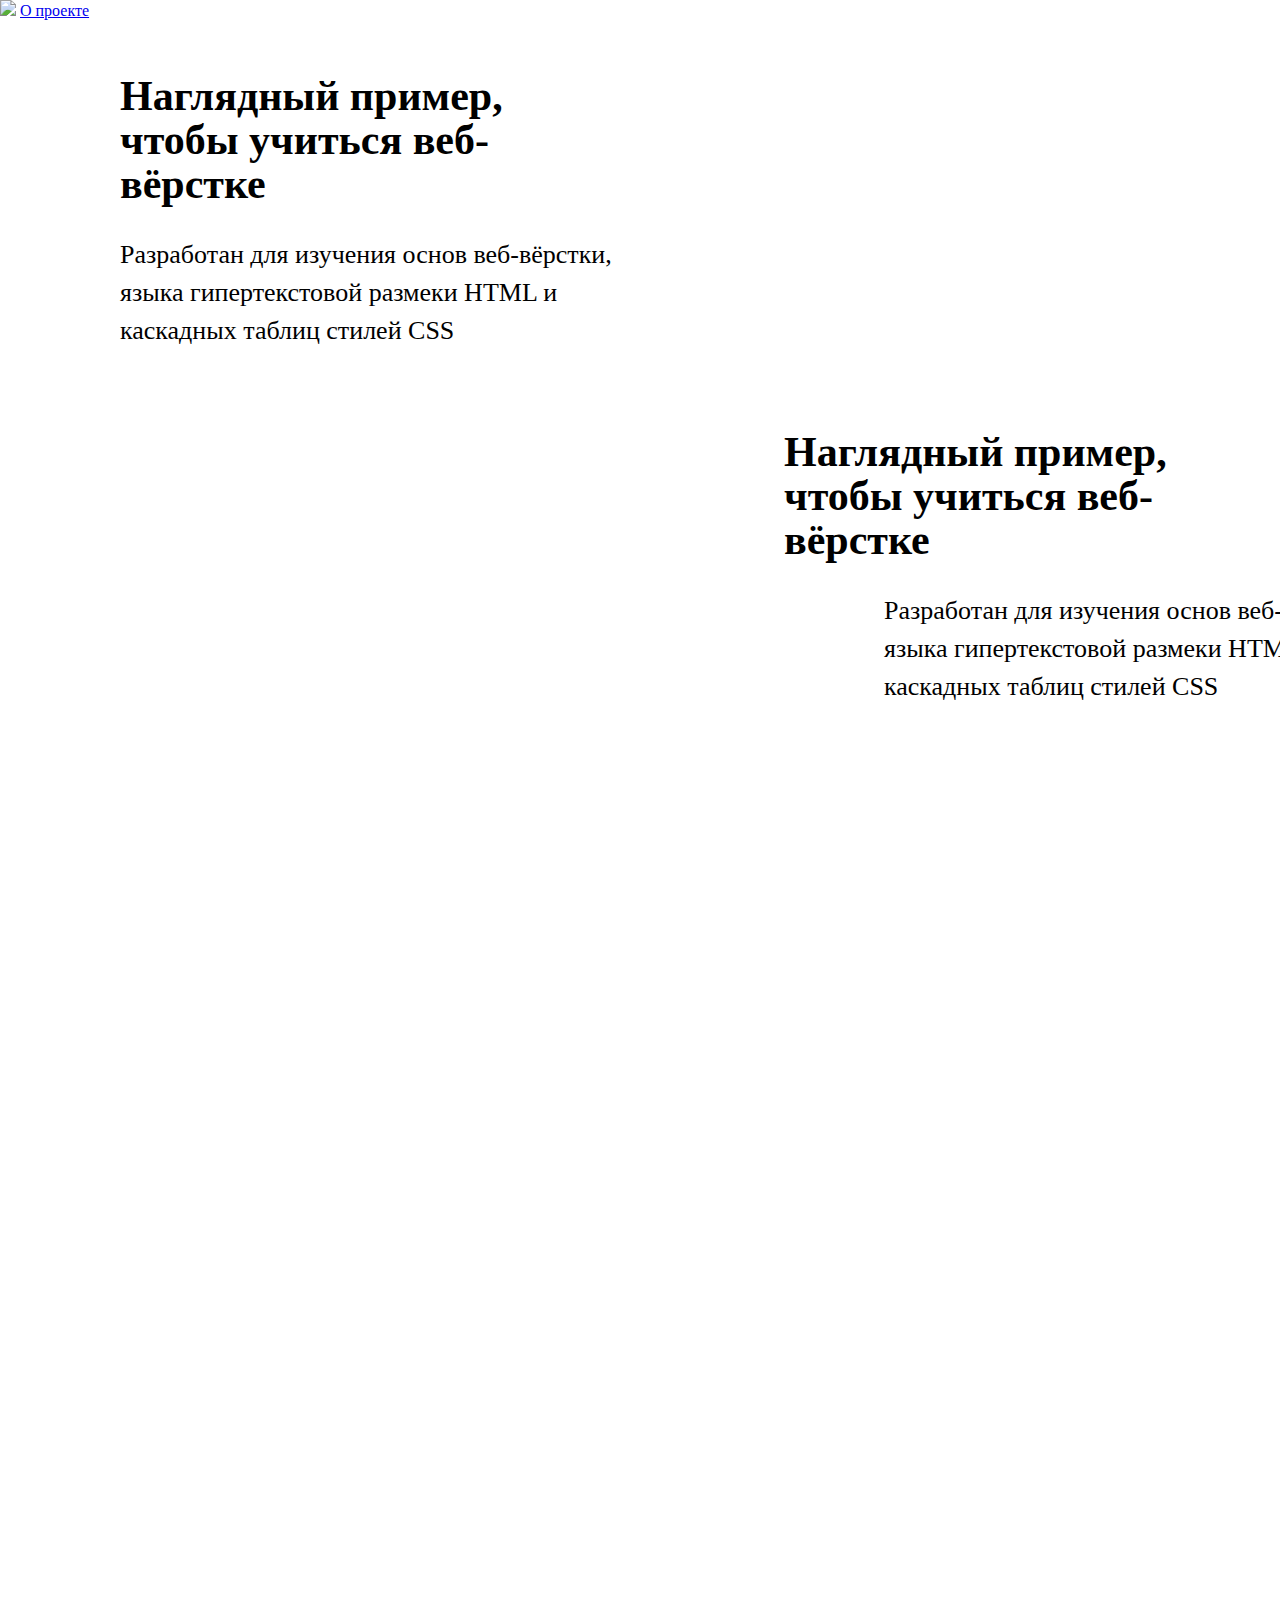
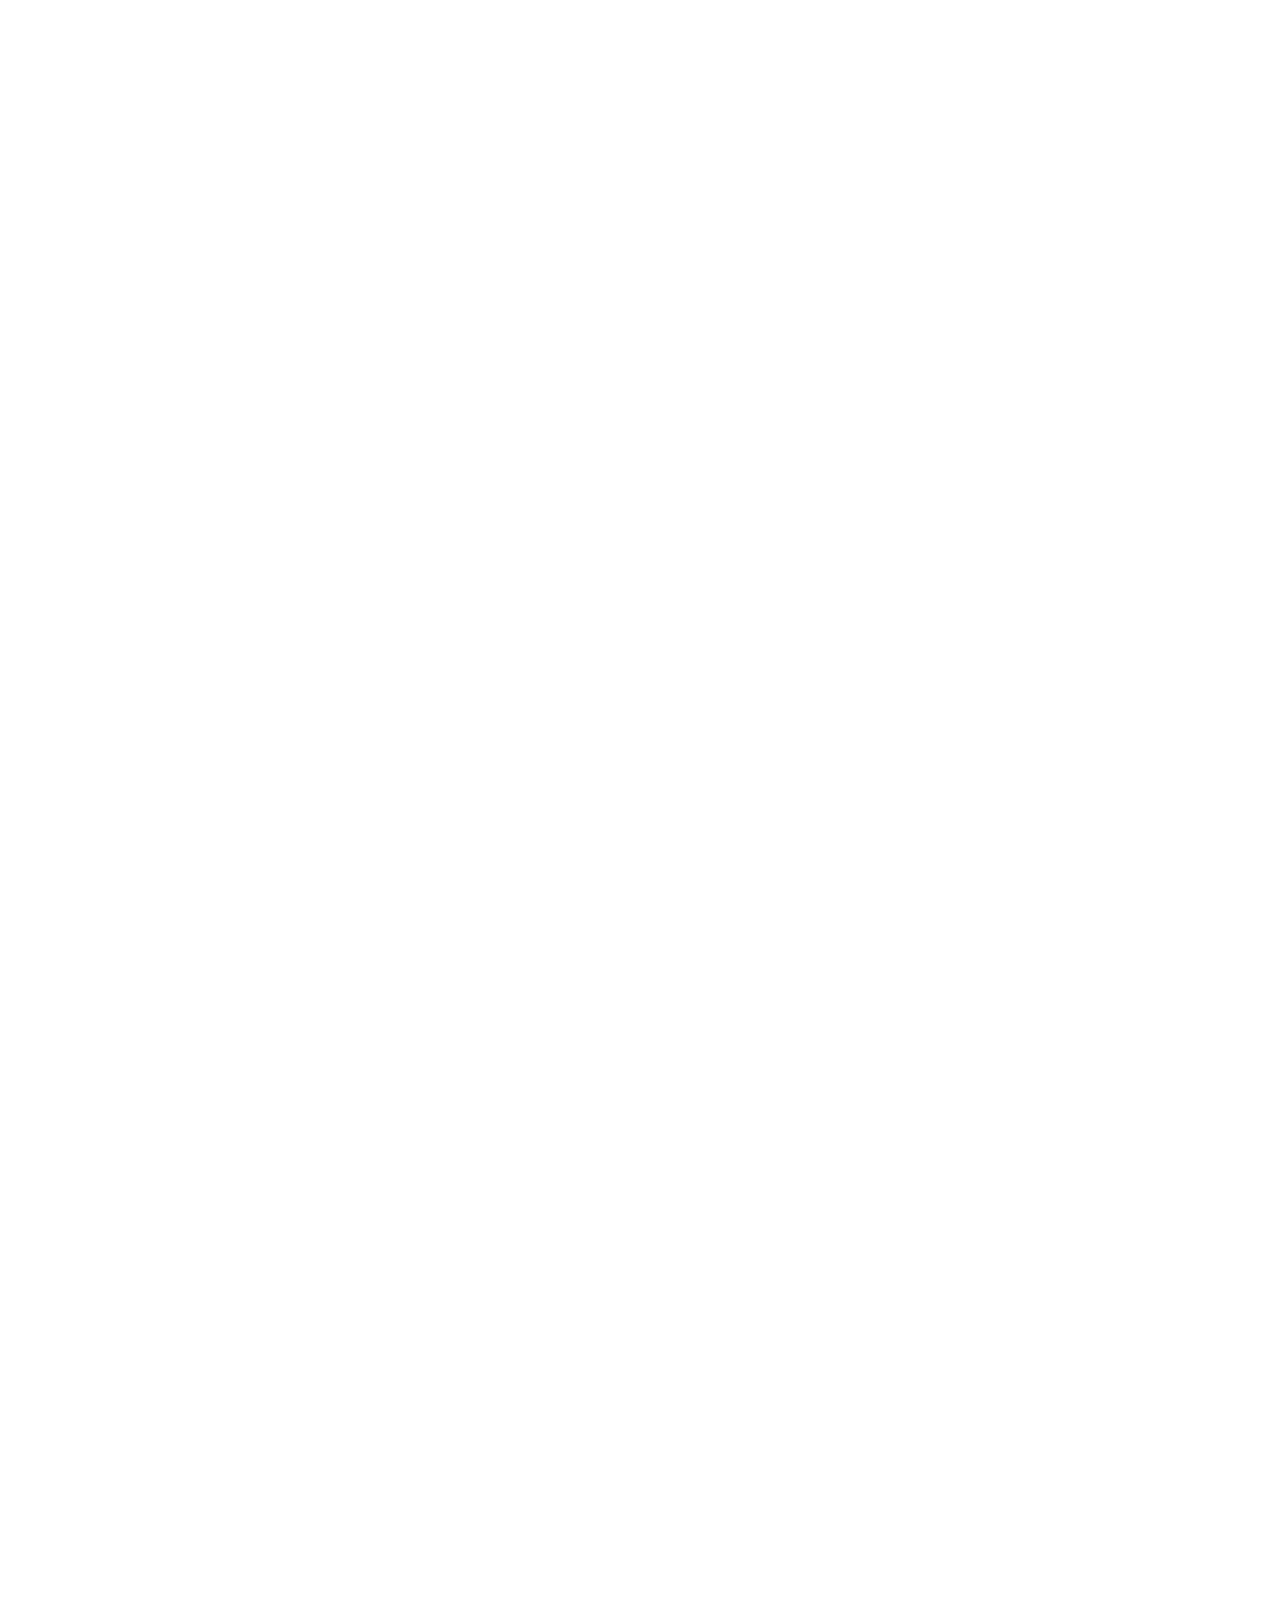
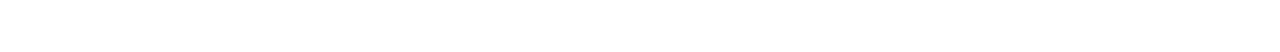
==== about.html @ dc7818db "Create about.html" ====
<!DOCTYPE html>
<html lang="en" dir="ltr">
  <head>
    <link rel="stylesheet" href="stylesheets/style.css">
    <meta charset="utf-8">
    <title>О проекте</title>
    <style media="screen">
    html{
      background: url("images/1440.jpg");
    }
      body {
        width: 1448px;
        height: 3252px;
        background: rgba(255,255,255,.6);
        margin: 0 auto;
      }
      section{
        display: flex;
        justify-content: space-between;
      }
      section div{
        width: 50%;
        overflow: hidden;
      }
      section div:nth-of-type(2){
        margin-left: 80px;
      }
      section h1,
      section p {
        width: 510px;
        margin-left: 120px;

      }
      section h1 {
        font-size: 42px;
        margin-top: 54px;
        line-height: 44px;
        margin-bottom: 30px;
      }
      section p{
        font-size:26px;
        line-height:38px;
      }
      section:nth-of-type(2) h1{
        margin-left: 20px;
      }
    </style>
  </head>

  <body>
    <div class="menubar">
     <a href="index.html"><img src="images/logo.svg"></a>
     <a href="about.html">О проекте</a>
    </div>
    <section>
      <div class="">
        <h1>Наглядный пример, <br> чтобы учиться веб-вёрстке</h1>
        <p>Разработан для изучения основ веб-вёрстки, языка гипертекстовой размеки HTML и &nbsp; каскадных таблиц стилей CSS</p>
      </div>
      <div class="">
      <img src="images/about1.png" alt="">
      </div>
    </section>

    <section>
      <div class="">
      <img src="images/about2.png" alt="">
      </div>
      <div class="">
        <h1>Наглядный пример, <br> чтобы учиться веб-вёрстке</h1>
        <p>Разработан для изучения основ веб-вёрстки, языка гипертекстовой размеки HTML и &nbsp; каскадных таблиц стилей CSS</p>
      </div>

    </section>
  </body>
</html>
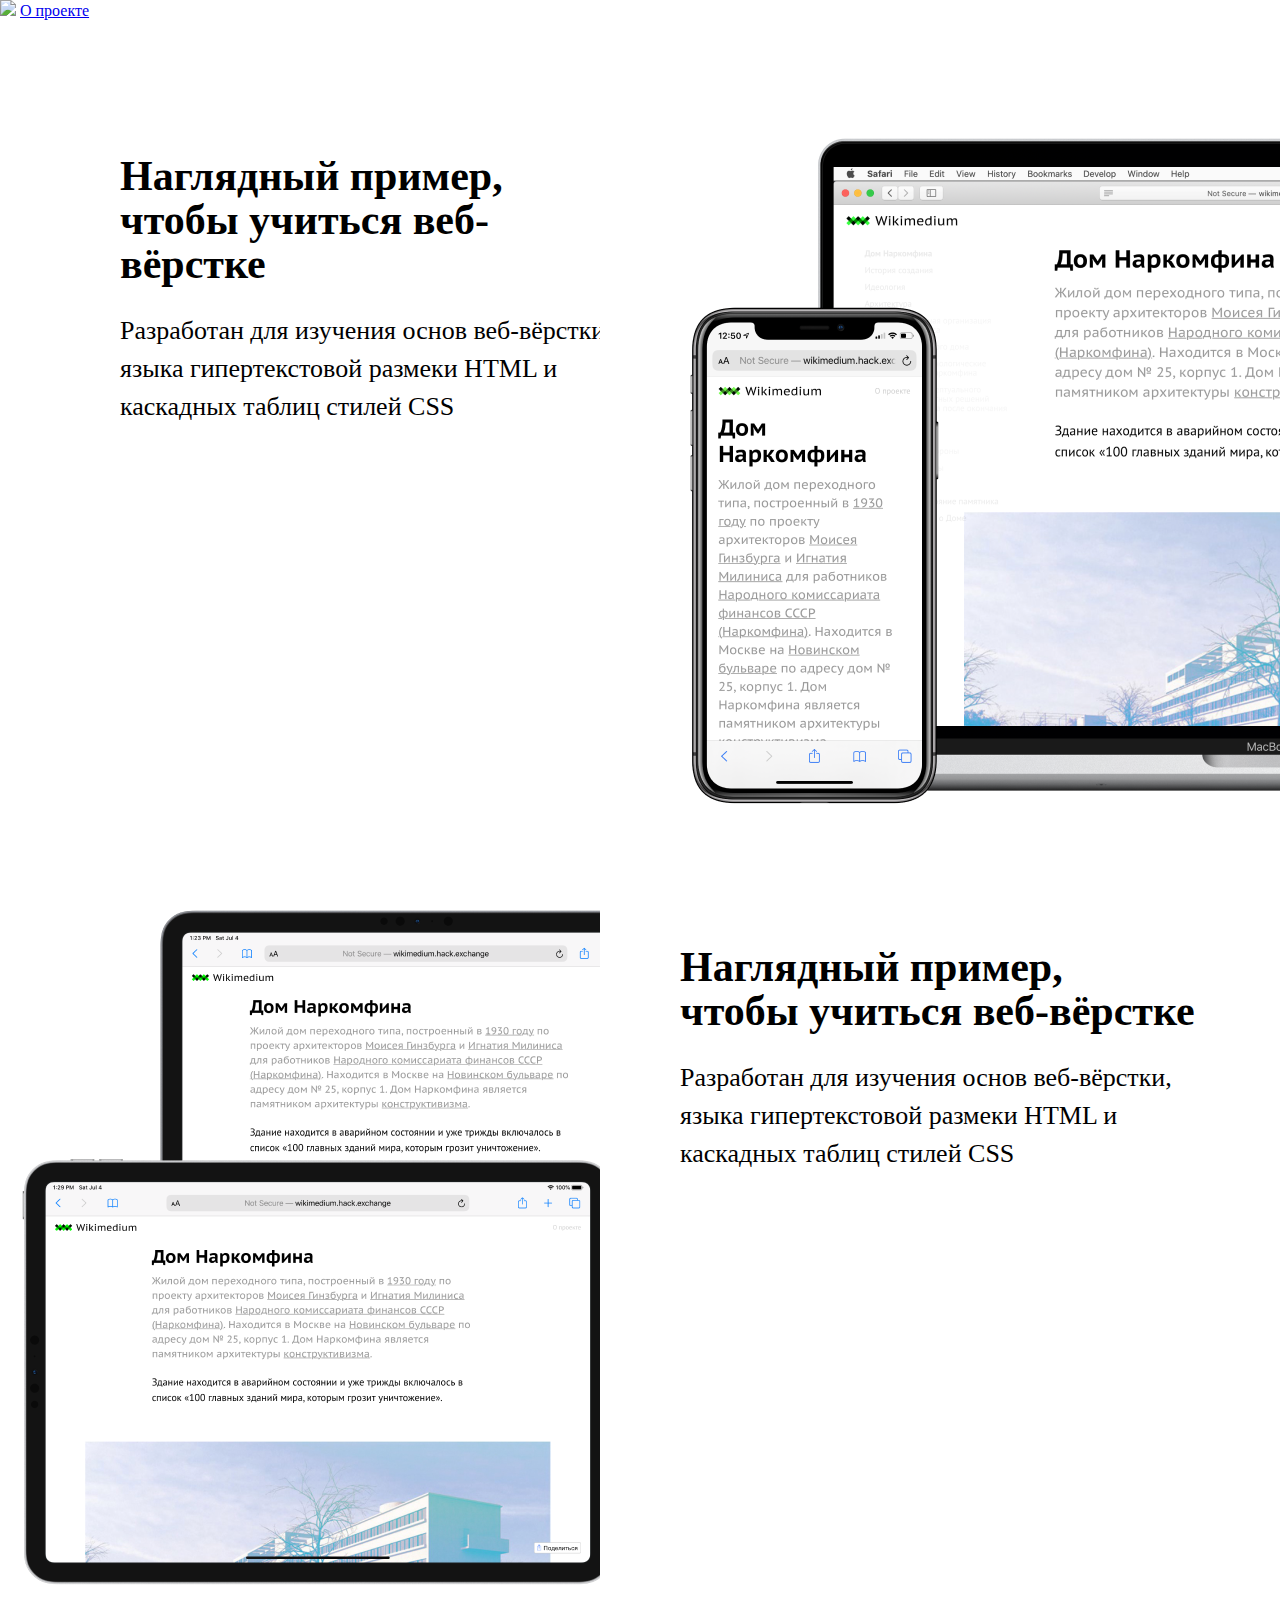
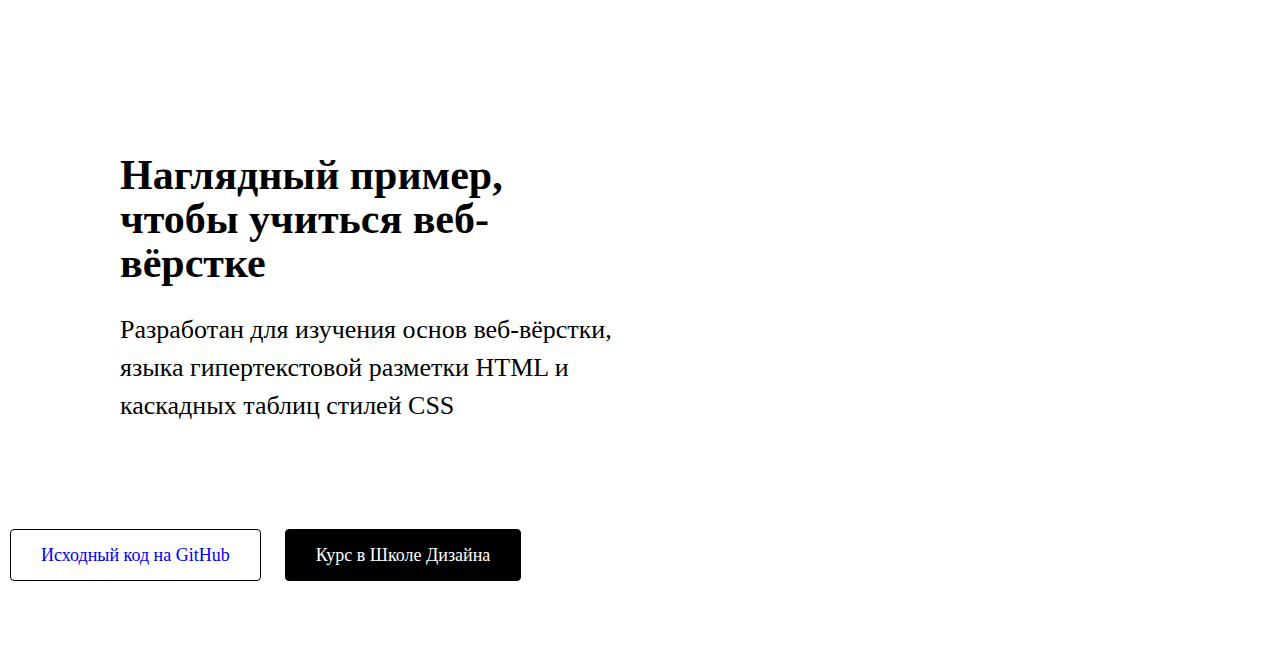
==== commit 99fc712f: "Update about.html" ====
--- a/about.html
+++ b/about.html
@@ -6,23 +6,25 @@
     <title>О проекте</title>
     <style media="screen">
     html{
-      background: url("images/1440.jpg");
-    }
+      /* background: url("images/1440.jpg"); */
+      }
       body {
-        width: 1448px;
-        height: 3252px;
+        /* width: 1448px; */
+        /* height: 3252px; */
         background: rgba(255,255,255,.6);
         margin: 0 auto;
       }
       section{
         display: flex;
         justify-content: space-between;
+        padding-top: 60px;
       }
       section div{
         width: 50%;
         overflow: hidden;
+        vertical-align: top;
       }
-      section div:nth-of-type(2){
+      section div:nth-of-type(2) {
         margin-left: 80px;
       }
       section h1,
@@ -33,16 +35,54 @@
       }
       section h1 {
         font-size: 42px;
-        margin-top: 54px;
+        margin-top: 74px;
         line-height: 44px;
-        margin-bottom: 30px;
+        margin-bottom: 24px;
       }
-      section p{
+      section p {
         font-size:26px;
         line-height:38px;
       }
-      section:nth-of-type(2) h1{
-        margin-left: 20px;
+      section:nth-of-type(2) h1,
+      section:nth-of-type(2) p {
+        margin-left: 0px;
+        width: 560px;
+      }
+      section:nth-of-type(2) h1 {
+        margin-top: 58px;
+      }
+      section:nth-of-type(3) h1{
+        margin-top: 80px
+      }
+      section:nth-of-type(3) img {
+        margin-top: 86px;
+      }
+      .bottom_block {
+        border-top: 1px solid #bbb;
+        text-align: center;
+        display: block;
+      }
+
+      .bottom_block h1,
+      .bottom_block p {
+        width: 700px;
+        margin-left: auto;
+        margin-right: auto;
+        display: block;
+      }
+      .btn {
+        text-decoration: none;
+        font-size: 18px;
+        line-height: 20px;
+        border: 1px solid black;
+        border-radius: 4px;
+        padding: 15px 30px;
+        display: inline-block;
+        margin: 78px 10px;
+      }
+      .btn_black {
+        background: black;
+        color: white;
       }
     </style>
   </head>
@@ -70,6 +110,14 @@
         <h1>Наглядный пример, <br> чтобы учиться веб-вёрстке</h1>
         <p>Разработан для изучения основ веб-вёрстки, языка гипертекстовой размеки HTML и &nbsp; каскадных таблиц стилей CSS</p>
       </div>
+    </section>
+
+    <section>
+      <div class="">
+        <h1> Наглядный пример,<br>чтобы учиться веб-вёрстке</h1>
+        <p>Разработан для изучения основ веб-вёрстки, языка гипертекстовой разметки HTML и&nbsp; каскадных таблиц стилей CSS</P>
+          <a class="btn" href="#">Исходный код на GitHub</a>
+          <a class="btn btn_black" href="#">Курс в Школе Дизайна</a>
 
     </section>
   </body>
